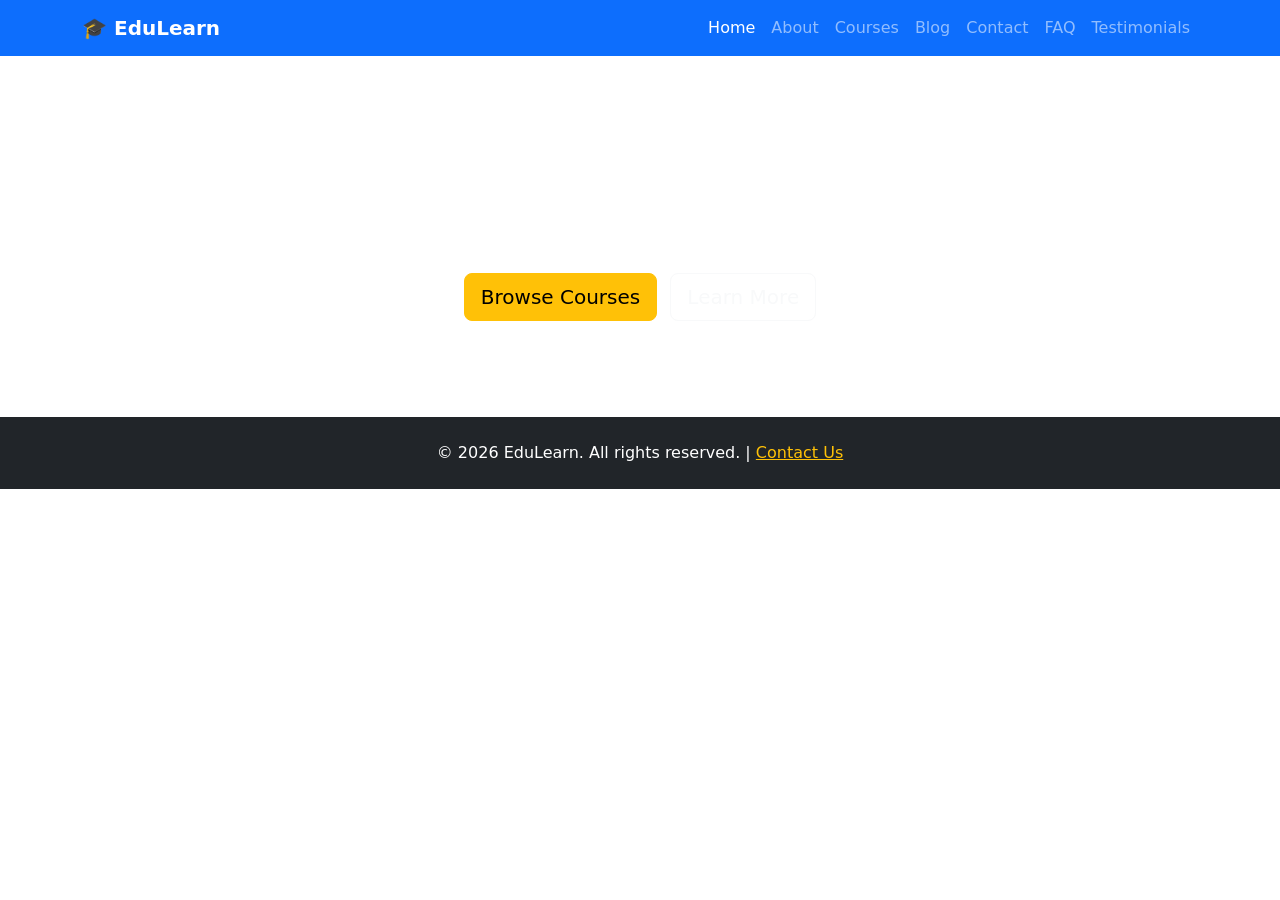
==== index.html @ da5ec132 "Add homepage with hero section and Bootstrap navbar" ====
<!DOCTYPE html>
<html lang="en">
<head>
  <meta charset="UTF-8" />
  <meta name="viewport" content="width=device-width, initial-scale=1.0"/>
  <title>EduLearn – Learn Without Limits</title>
  <link href="https://cdn.jsdelivr.net/npm/bootstrap@5.3.0/dist/css/bootstrap.min.css" rel="stylesheet"/>
  <link rel="stylesheet" href="css/style.css"/>
</head>
<body>

  <!-- NAVBAR -->
  <nav class="navbar navbar-expand-lg navbar-dark bg-primary">
    <div class="container">
      <a class="navbar-brand fw-bold" href="index.html">🎓 EduLearn</a>
      <button class="navbar-toggler" type="button" data-bs-toggle="collapse" data-bs-target="#navMenu">
        <span class="navbar-toggler-icon"></span>
      </button>
      <div class="collapse navbar-collapse" id="navMenu">
        <ul class="navbar-nav ms-auto">
          <li class="nav-item"><a class="nav-link active" href="index.html">Home</a></li>
          <li class="nav-item"><a class="nav-link" href="about.html">About</a></li>
          <li class="nav-item"><a class="nav-link" href="courses.html">Courses</a></li>
          <li class="nav-item"><a class="nav-link" href="blog.html">Blog</a></li>
          <li class="nav-item"><a class="nav-link" href="contact.html">Contact</a></li>
          <li class="nav-item"><a class="nav-link" href="faq.html">FAQ</a></li>
          <li class="nav-item"><a class="nav-link" href="testimonials.html">Testimonials</a></li>
        </ul>
      </div>
    </div>
  </nav>

  <!-- HERO -->
  <section class="hero-section text-white text-center py-5">
    <div class="container py-5">
      <h1 class="display-4 fw-bold">Learn Without Limits</h1>
      <p class="lead">Explore 100+ courses in technology, business, and creative arts — taught by industry experts.</p>
      <a href="courses.html" class="btn btn-warning btn-lg me-2">Browse Courses</a>
      <a href="about.html" class="btn btn-outline-light btn-lg">Learn More</a>
    </div>
  </section>

  <!-- FOOTER -->
  <footer class="bg-dark text-white text-center py-4">
    <p class="mb-0">&copy; 2026 EduLearn. All rights reserved. | <a href="contact.html" class="text-warning">Contact Us</a></p>
  </footer>

  <script src="https://cdn.jsdelivr.net/npm/bootstrap@5.3.0/dist/js/bootstrap.bundle.min.js"></script>
  <script src="js/main.js"></script>
</body>
</html>
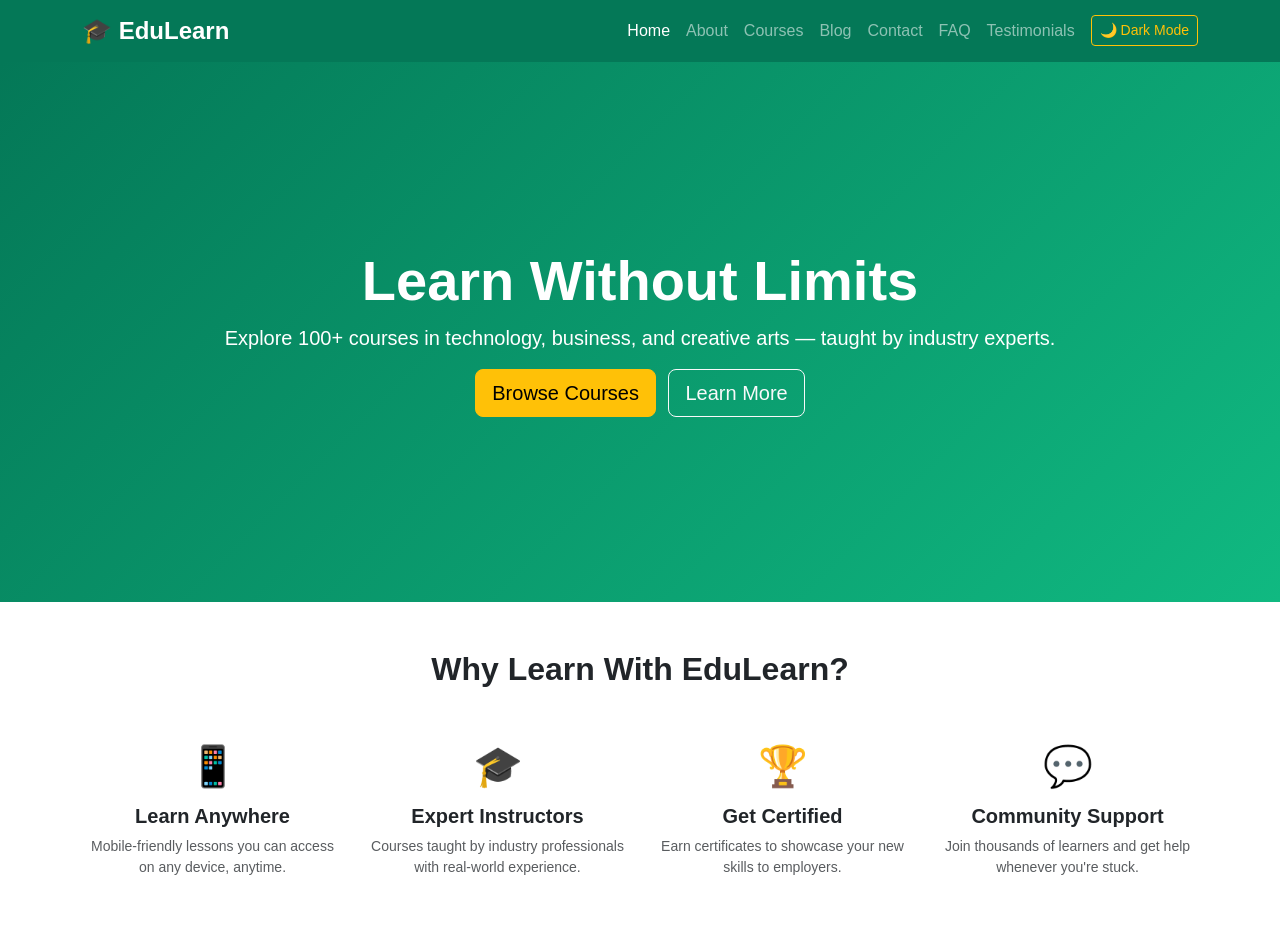
==== commit cd3e01fb: "Add features section to homepage" ====
--- a/index.html
+++ b/index.html
@@ -40,10 +40,38 @@
     </div>
   </section>
 
+  </section>
+
+  <!-- FEATURES SECTION -->
+  <section class="py-5">
+    <div class="container">
+      <h2 class="text-center fw-bold mb-5">Why Learn With EduLearn?</h2>
+      <div class="row g-4 text-center">
+        <div class="col-md-3 col-6">
+          <div class="fs-1 mb-2">📱</div>
+          <h5 class="fw-bold">Learn Anywhere</h5>
+          <p class="text-muted small">Mobile-friendly lessons you can access on any device, anytime.</p>
+        </div>
+        <div class="col-md-3 col-6">
+          <div class="fs-1 mb-2">🎓</div>
+          <h5 class="fw-bold">Expert Instructors</h5>
+          <p class="text-muted small">Courses taught by industry professionals with real-world experience.</p>
+        </div>
+        <div class="col-md-3 col-6">
+          <div class="fs-1 mb-2">🏆</div>
+          <h5 class="fw-bold">Get Certified</h5>
+          <p class="text-muted small">Earn certificates to showcase your new skills to employers.</p>
+        </div>
+        <div class="col-md-3 col-6">
+          <div class="fs-1 mb-2">💬</div>
+          <h5 class="fw-bold">Community Support</h5>
+          <p class="text-muted small">Join thousands of learners and get help whenever you're stuck.</p>
+        </div>
+      </div>
+    </div>
+  </section>
+
   <!-- FOOTER -->
-  <footer class="bg-dark text-white text-center py-4">
-    <p class="mb-0">&copy; 2026 EduLearn. All rights reserved. | <a href="contact.html" class="text-warning">Contact Us</a></p>
-  </footer>
 
   <script src="https://cdn.jsdelivr.net/npm/bootstrap@5.3.0/dist/js/bootstrap.bundle.min.js"></script>
   <script src="js/main.js"></script>
--- a/css/style.css
+++ b/css/style.css
@@ -0,0 +1,98 @@
+/* EduLearn Global Styles */
+:root {
+  --primary: #047857;
+  --accent: #ffc107;
+  --dark: #212529;
+}
+
+body {
+  font-family: 'Segoe UI', sans-serif;
+}
+
+.hero-section {
+  background: linear-gradient(135deg, #047857, #10b981); /* emerald-700 to emerald-500 */
+  min-height: 60vh;
+  display: flex;
+  align-items: center;
+}
+/* Emerald Green Navbar */
+.navbar.bg-primary {
+  background-color: #047857 !important; /* emerald-700 */
+}
+
+.navbar-brand {
+  font-size: 1.5rem;
+}
+/* Page Header */
+.page-header {
+  background: linear-gradient(135deg, #047857, #10b981);
+  min-height: 25vh;
+  display: flex;
+  align-items: center;
+}
+
+/* Team Avatar */
+.team-avatar {
+  width: 65px;
+  height: 65px;
+  border-radius: 50%;
+  background-color: #047857;
+  color: white;
+  font-weight: bold;
+  font-size: 1.2rem;
+  display: flex;
+  align-items: center;
+  justify-content: center;
+}
+/* Dark Mode */
+[data-theme="dark"] body,
+[data-theme="dark"] {
+  background-color: #121212 !important;
+  color: #e0e0e0 !important;
+}
+
+[data-theme="dark"] .card {
+  background-color: #1e1e1e !important;
+  color: #e0e0e0 !important;
+}
+
+[data-theme="dark"] .bg-light {
+  background-color: #1a1a1a !important;
+}
+
+[data-theme="dark"] .text-muted {
+  color: #aaaaaa !important;
+}
+
+[data-theme="dark"] footer {
+  background-color: #000 !important;
+}
+/* Card Hover Effects */
+.card {
+  transition: transform 0.25s ease, box-shadow 0.25s ease;
+}
+
+.card:hover {
+  transform: translateY(-6px);
+  box-shadow: 0 12px 24px rgba(0, 0, 0, 0.12) !important;
+}
+
+.btn {
+  transition: all 0.2s ease;
+}
+
+.btn:hover {
+  transform: translateY(-2px);
+}
+/* Smooth Scrolling */
+html {
+  scroll-behavior: smooth;
+}
+
+* {
+  transition: background-color 0.3s ease, color 0.3s ease;
+}
+
+a {
+  transition: color 0.2s ease;
+}
